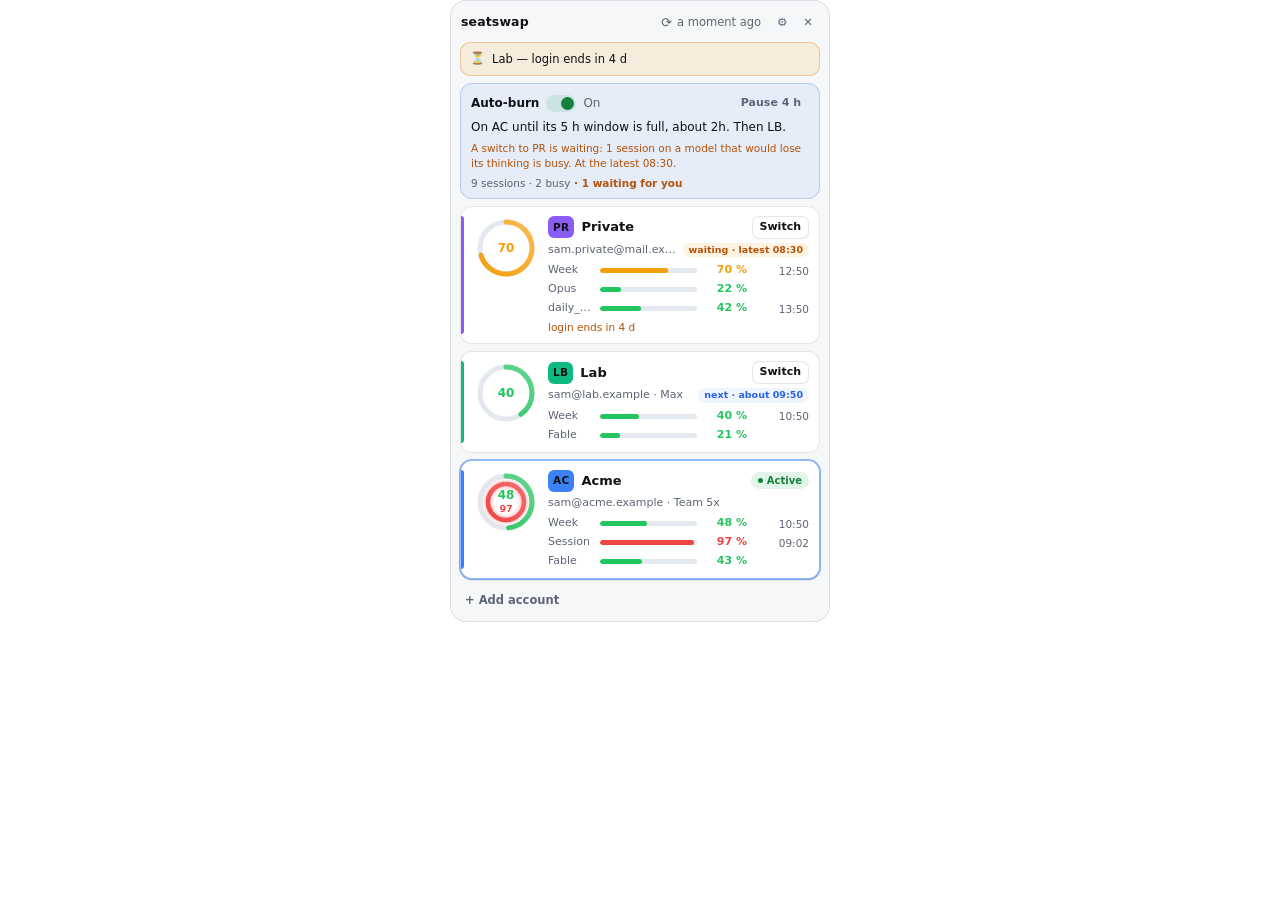
==== crates/app/ui/index.html @ 994560af "The Settings area: General, Auto-burn, Notifications, Agents The large window's Settings area replac" ====
<!doctype html>
<html lang="en" data-theme="dark">
<head>
  <meta charset="utf-8">
  <meta name="viewport" content="width=device-width, initial-scale=1">
  <title>seatswap</title>
  <link rel="stylesheet" href="panel.css">
</head>
<body>
  <div class="panel" id="panel">
    <header class="panel-header">
      <span class="title">seatswap</span>
      <button class="icon-btn refresh-btn" id="refresh-btn" type="button" title="Refresh usage now">
        <span class="refresh-glyph" aria-hidden="true">&#x27F3;</span>
        <span class="poll-age" id="poll-age">never</span>
      </button>
      <button class="icon-btn" id="settings-btn" type="button" title="Settings" aria-label="Settings">
        <span aria-hidden="true">&#x2699;</span>
      </button>
      <button class="icon-btn" id="close-btn" type="button" title="Close (Esc)" aria-label="Close">
        <span aria-hidden="true">&#x2715;</span>
      </button>
    </header>

    <main id="view-main" class="view-main">
      <div class="banners" id="banners"></div>
      <div class="cards" id="cards" role="list"></div>
      <footer class="footer">
        <button class="btn ghost add-btn" id="add-btn" type="button">+ Add account</button>
      </footer>
    </main>

    <section id="view-add" class="view" hidden></section>
  </div>

  <template id="gauge-template">
    <svg class="gauge" viewBox="0 0 64 64" role="img" aria-hidden="true">
      <defs>
        <linearGradient class="grad-session" x1="0" y1="0" x2="1" y2="1">
          <stop class="grad-start" offset="0"></stop>
          <stop class="grad-end" offset="1"></stop>
        </linearGradient>
        <linearGradient class="grad-week" x1="0" y1="0" x2="1" y2="1">
          <stop class="grad-start" offset="0"></stop>
          <stop class="grad-end" offset="1"></stop>
        </linearGradient>
      </defs>
      <circle class="ring-track ring-outer" cx="32" cy="32" r="26"></circle>
      <circle class="ring-arc ring-outer" cx="32" cy="32" r="26" transform="rotate(-90 32 32)"></circle>
      <circle class="ring-track ring-inner" cx="32" cy="32" r="18"></circle>
      <circle class="ring-arc ring-inner" cx="32" cy="32" r="18" transform="rotate(-90 32 32)"></circle>
      <text class="gauge-week" x="32" y="29" text-anchor="middle"></text>
      <text class="gauge-session" x="32" y="42" text-anchor="middle"></text>
    </svg>
  </template>

  <script type="module" src="panel.js"></script>
</body>
</html>
---- crates/app/ui/panel.css ----
@import "common.css";

/* seatswap pop-up panel. Plain CSS, no external resources. */


* {
  box-sizing: border-box;
}

[hidden] {
  display: none !important;
}

html,
body {
  margin: 0;
  padding: 0;
  background: transparent;
}

body {
  width: 100%;
  display: flex;
  justify-content: center;
  align-items: flex-start;
  font-family: Inter, system-ui, sans-serif;
  font-size: 13px;
  line-height: 1.35;
  color: var(--text);
  -webkit-font-smoothing: antialiased;
  overflow-x: hidden;
}

body::-webkit-scrollbar {
  width: 0;
  height: 0;
}

button,
input,
select {
  font: inherit;
  color: inherit;
}

button {
  cursor: pointer;
}

code {
  font-family: ui-monospace, SFMono-Regular, Menlo, Consolas, monospace;
  font-size: 0.94em;
  padding: 0.05em 0.28em;
  border-radius: 4px;
  background: var(--hover);
}

.panel {
  width: 380px;
  max-width: 380px;
  /* Never shrink: before the window is first shown its viewport has no width,
     and a shrunk panel measured 2698 px tall (the height fit_panel then used). */
  flex-shrink: 0;
  padding: 9px 9px 7px;
  border: 1px solid var(--border);
  border-radius: var(--radius);
  background: var(--surface);
  overflow: hidden;
}

/* ---------- header ---------- */

.panel-header {
  display: flex;
  align-items: center;
  gap: 4px;
  padding: 1px 1px 7px;
}

.title {
  flex: 1;
  font-size: 12.5px;
  font-weight: 600;
  letter-spacing: 0.01em;
  color: var(--text);
}

.icon-btn {
  appearance: none;
  display: inline-flex;
  align-items: center;
  gap: 5px;
  border: 0;
  border-radius: 7px;
  padding: 4px 6px;
  background: transparent;
  color: var(--muted);
  font-size: 11.5px;
  font-variant-numeric: tabular-nums;
  transition: background 120ms ease, color 120ms ease;
}

.icon-btn:hover {
  background: var(--hover);
  color: var(--text);
}

.icon-btn:focus-visible {
  outline: 2px solid var(--focus);
  outline-offset: 1px;
}

.refresh-glyph {
  display: inline-block;
  font-size: 13px;
  line-height: 1;
}

.refresh-btn.refreshing .refresh-glyph {
  animation: spin 0.9s linear infinite;
}

@keyframes spin {
  to {
    transform: rotate(360deg);
  }
}

/* ---------- generic controls ---------- */

.btn {
  appearance: none;
  display: inline-flex;
  align-items: center;
  justify-content: center;
  gap: 4px;
  border: 1px solid var(--border);
  border-radius: 7px;
  padding: 4px 9px;
  background: var(--button-bg);
  color: var(--text);
  font-size: 11.5px;
  font-weight: 600;
  white-space: nowrap;
  transition: background 120ms ease, border-color 120ms ease, opacity 120ms ease;
}

.btn:hover {
  background: var(--hover);
}

.btn:focus-visible {
  outline: 2px solid var(--focus);
  outline-offset: 1px;
}

.btn:disabled {
  opacity: 0.5;
  cursor: default;
}

.btn.primary {
  border-color: transparent;
  background: var(--text);
  color: var(--surface);
}

.btn.primary:hover {
  opacity: 0.88;
  background: var(--text);
}

.btn.ghost {
  border-color: transparent;
  background: transparent;
  color: var(--muted);
}

.btn.ghost:hover {
  background: var(--hover);
  color: var(--text);
}

.btn.danger {
  border-color: rgba(239, 68, 68, 0.4);
  background: transparent;
  color: var(--danger);
}

.btn.danger:hover {
  background: rgba(239, 68, 68, 0.1);
}

.btn.small {
  padding: 3px 7px;
  font-size: 11px;
}

input[type="text"],
input[type="number"],
select {
  width: 100%;
  min-width: 0;
  padding: 5px 7px;
  border: 1px solid var(--border);
  border-radius: 7px;
  background: var(--input);
  color: var(--text);
  font-size: 12px;
}

input[type="text"]:focus,
input[type="number"]:focus,
select:focus {
  outline: none;
  border-color: var(--focus);
  box-shadow: 0 0 0 2px var(--focus-soft);
}

input::placeholder {
  color: var(--muted);
  opacity: 0.75;
}

input[type="checkbox"] {
  width: 15px;
  height: 15px;
  accent-color: var(--focus);
  margin: 0;
}

/* A switch (auto-burn and the per-account "may use" settings). */
.switch {
  position: relative;
  flex: 0 0 auto;
  width: 30px;
  height: 17px;
  padding: 0;
  border: 1px solid var(--border-strong);
  border-radius: 999px;
  background: var(--track);
  transition: background 120ms ease, border-color 120ms ease;
}

.switch::after {
  content: "";
  position: absolute;
  top: 1px;
  left: 1px;
  width: 13px;
  height: 13px;
  border-radius: 50%;
  background: var(--muted);
  transition: transform 120ms ease, background 120ms ease;
}

.switch[aria-checked="true"] {
  border-color: transparent;
  background: var(--pill-bg);
}

.switch[aria-checked="true"]::after {
  transform: translateX(13px);
  background: var(--pill-text);
}

.switch:focus-visible {
  outline: 2px solid var(--focus);
  outline-offset: 1px;
}

/* ---------- banners ---------- */

.banners {
  display: flex;
  flex-direction: column;
  gap: 6px;
}

.banners:not(:empty) {
  margin-bottom: 7px;
}

.banner {
  display: flex;
  align-items: flex-start;
  gap: 7px;
  padding: 8px 9px;
  border: 1px solid var(--border);
  border-radius: 10px;
  background: var(--info-bg);
  font-size: 11.5px;
  line-height: 1.4;
  overflow-wrap: anywhere;
}

.banner.warn {
  border-color: var(--warn-border);
  background: var(--warn-bg);
}

.banner.error {
  border-color: var(--error-border);
  background: var(--error-bg);
}

.banner.info {
  border-color: var(--info-border);
  background: var(--info-bg);
}

.banner-icon {
  flex: 0 0 auto;
  font-size: 12px;
  line-height: 1.3;
}

.banner-body {
  flex: 1;
  min-width: 0;
  display: flex;
  flex-direction: column;
  gap: 5px;
}

.banner-text {
  min-width: 0;
}

.banner-actions {
  display: flex;
  flex-wrap: wrap;
  align-items: center;
  gap: 5px;
}

.banner-actions .btn {
  padding: 3px 8px;
  font-size: 11px;
}

.banner-label {
  display: flex;
  align-items: center;
  gap: 6px;
}

.banner-label input {
  flex: 1;
  min-width: 0;
  padding: 3px 6px;
  font-size: 11.5px;
}

.banner-dismiss {
  flex: 0 0 auto;
  border: 0;
  padding: 0 2px;
  background: transparent;
  color: var(--muted);
  font-size: 13px;
  line-height: 1;
}

.banner-dismiss:hover {
  color: var(--text);
}

/* ---------- auto-burn strip ---------- */

.burn-strip {
  display: flex;
  flex-direction: column;
  gap: 5px;
  margin-bottom: 7px;
  padding: 8px 10px;
  border: 1px solid var(--info-border);
  border-radius: 12px;
  background: var(--info-bg);
}

.burn-row {
  display: flex;
  align-items: center;
  gap: 7px;
  min-width: 0;
}

.burn-title {
  font-size: 12px;
  font-weight: 600;
}

.burn-state {
  color: var(--muted);
  font-size: 12px;
}

.burn-spacer {
  flex: 1;
}

.burn-paused {
  display: inline-flex;
  align-items: center;
  gap: 2px;
  color: var(--muted);
  font-size: 10.5px;
  font-variant-numeric: tabular-nums;
  white-space: nowrap;
}

.burn-line {
  margin: 0;
  font-size: 12px;
  line-height: 1.4;
  overflow-wrap: anywhere;
}

.burn-waiting {
  margin: 0;
  color: var(--warn);
  font-size: 10.5px;
  line-height: 1.4;
  overflow-wrap: anywhere;
}

.burn-sessions {
  color: var(--muted);
  font-size: 10.5px;
  font-variant-numeric: tabular-nums;
  line-height: 1.35;
  overflow-wrap: anywhere;
}

.burn-error {
  margin-top: 1px;
}

/* ---------- account cards ---------- */

.cards {
  display: flex;
  flex-direction: column;
  gap: 7px;
}

.card {
  position: relative;
  display: grid;
  grid-template-columns: var(--ring-size) minmax(0, 1fr);
  column-gap: 10px;
  row-gap: 5px;
  padding: 9px 10px 9px 13px;
  border: 1px solid var(--border);
  border-radius: var(--card-radius);
  background: var(--card);
  align-items: start;
  outline: none;
}

.card::before {
  content: "";
  position: absolute;
  left: 0;
  top: 9px;
  bottom: 9px;
  width: 3px;
  border-radius: 0 3px 3px 0;
  background: var(--accent, var(--muted));
}

.card.active {
  background: var(--card-raised);
  border-color: var(--accent-border, var(--border-strong));
  box-shadow: 0 1px 2px rgba(0, 0, 0, 0.18), 0 0 0 1px var(--accent-border, transparent);
}

.card.focused {
  box-shadow: 0 0 0 2px var(--focus);
}

.card.clickable {
  cursor: default;
}

.card-main {
  min-width: 0;
  display: flex;
  flex-direction: column;
  gap: 4px;
}

.card-top {
  display: flex;
  align-items: center;
  gap: 7px;
  min-width: 0;
}

.badge {
  flex: 0 0 auto;
  min-width: 25px;
  height: 22px;
  padding: 0 5px;
  border: 0;
  border-radius: 6px;
  font-family: Inter, system-ui, sans-serif;
  font-size: 10.5px;
  font-weight: 700;
  letter-spacing: 0.03em;
  line-height: 1;
  display: inline-flex;
  align-items: center;
  justify-content: center;
}

.badge:hover {
  filter: brightness(1.08);
}

.badge:focus-visible {
  outline: 2px solid var(--focus);
  outline-offset: 1px;
}

.edit-btn {
  flex: 0 0 auto;
  padding: 2px 4px;
  font-size: 12px;
  opacity: 0;
}

/* Shown while the pointer is on the card or the card has the keyboard focus. */
.card:hover .edit-btn,
.card.focused .edit-btn,
.edit-btn:focus-visible {
  opacity: 1;
}

.card-label {
  min-width: 0;
  font-size: 13px;
  font-weight: 600;
  white-space: nowrap;
  overflow: hidden;
  text-overflow: ellipsis;
}

.card-status {
  margin-left: auto;
  flex: 0 0 auto;
  display: flex;
  align-items: center;
  gap: 5px;
}

.pill {
  display: inline-flex;
  align-items: center;
  gap: 4px;
  padding: 2px 7px;
  border-radius: 999px;
  background: var(--pill-bg);
  color: var(--pill-text);
  font-size: 10px;
  font-weight: 600;
  white-space: nowrap;
}

.pill::before {
  content: "";
  width: 5px;
  height: 5px;
  border-radius: 50%;
  background: currentColor;
}

.card-meta-row {
  display: flex;
  align-items: center;
  gap: 6px;
  min-width: 0;
}

.card-meta {
  flex: 1;
  min-width: 0;
  color: var(--muted);
  font-size: 11px;
  white-space: nowrap;
  overflow: hidden;
  text-overflow: ellipsis;
}

.card-tag {
  flex: 0 0 auto;
  padding: 1px 6px;
  border-radius: 999px;
  font-size: 9.5px;
  font-weight: 600;
  font-variant-numeric: tabular-nums;
  line-height: 1.3;
  white-space: nowrap;
}

.card-tag.next {
  background: var(--info-bg);
  color: var(--focus);
}

.card-tag.waiting {
  background: var(--warn-bg);
  color: var(--warn);
}

.card-tag.error {
  background: var(--error-bg);
  color: var(--danger);
}

.usage-rows {
  display: flex;
  flex-direction: column;
  gap: 4px;
  margin-top: 2px;
}

.usage-row {
  display: grid;
  grid-template-columns: 46px minmax(0, 1fr) 44px 56px;
  align-items: center;
  column-gap: 6px;
  font-size: 11px;
}

.usage-name {
  color: var(--muted);
  white-space: nowrap;
  overflow: hidden;
  text-overflow: ellipsis;
}

.usage-track {
  height: 5px;
  border-radius: 999px;
  background: var(--track);
  overflow: hidden;
}

.usage-fill {
  display: block;
  height: 100%;
  border-radius: inherit;
  transition: width 400ms var(--ease-out);
}

.usage-percent {
  display: inline-flex;
  align-items: baseline;
  justify-content: flex-end;
  gap: 2px;
  font-variant-numeric: tabular-nums;
  font-weight: 600;
  white-space: nowrap;
}

.usage-percent .lock {
  font-size: 9px;
  line-height: 1;
}

.reset-time {
  color: var(--muted);
  font-size: 10.5px;
  font-variant-numeric: tabular-nums;
  text-align: right;
  white-space: nowrap;
}

.card-note {
  color: var(--muted);
  font-size: 10.5px;
  line-height: 1.35;
  overflow-wrap: anywhere;
}

.card-note.error {
  color: var(--danger);
}

.login-ends {
  color: var(--warn);
  font-size: 10.5px;
  font-variant-numeric: tabular-nums;
}

.logged-out {
  display: flex;
  flex-direction: column;
  gap: 3px;
  padding: 5px 7px;
  border-radius: 8px;
  background: var(--error-bg);
  border: 1px solid var(--error-border);
}

.logged-out-title {
  color: var(--danger);
  font-size: 11px;
  font-weight: 600;
}

.logged-out ol {
  margin: 0;
  padding-left: 16px;
  color: var(--muted);
  font-size: 10.5px;
  line-height: 1.4;
}

.logged-out code {
  color: var(--text);
}

/* ---------- gauge ---------- */

.gauge {
  width: var(--ring-size);
  height: var(--ring-size);
  display: block;
  overflow: visible;
}

.gauge.switchable {
  cursor: pointer;
  transition: transform 120ms ease;
}

.gauge.switchable:hover {
  transform: scale(1.06);
}

.ring-track {
  fill: none;
  stroke: var(--track);
}

.ring-outer {
  stroke-width: 5;
}

.ring-inner {
  stroke-width: 4.5;
}

.ring-arc {
  fill: none;
  stroke-linecap: round;
}

.ring-arc.glow {
  filter: drop-shadow(0 0 2.5px rgba(239, 68, 68, 0.55));
}

.gauge-week {
  font-family: Inter, system-ui, sans-serif;
  font-size: 12px;
  font-weight: 600;
  font-variant-numeric: tabular-nums;
  fill: var(--text);
}

.gauge-session {
  font-family: Inter, system-ui, sans-serif;
  font-size: 9.5px;
  font-weight: 600;
  font-variant-numeric: tabular-nums;
  fill: var(--muted);
}

text.lv-fine {
  fill: #22c55e;
}

text.lv-close {
  fill: #f59e0b;
}

text.lv-critical,
text.lv-locked {
  fill: #ef4444;
}

.lv-fine {
  color: #22c55e;
}

.lv-close {
  color: #f59e0b;
}

.lv-critical,
.lv-locked {
  color: #ef4444;
}

/* ---------- inline account editor ---------- */

.editor {
  grid-column: 1 / -1;
  display: flex;
  flex-direction: column;
  gap: 7px;
  margin-top: 7px;
  padding-top: 8px;
  border-top: 1px solid var(--border);
}

.editor-row {
  display: flex;
  align-items: flex-end;
  gap: 9px;
  flex-wrap: wrap;
}

.editor .setting {
  grid-template-columns: minmax(0, 1fr) auto;
}

.field {
  display: flex;
  flex-direction: column;
  gap: 3px;
  min-width: 0;
}

.field.grow {
  flex: 1;
  min-width: 130px;
}

.field-label {
  font-size: 10px;
  font-weight: 600;
  letter-spacing: 0.05em;
  text-transform: uppercase;
  color: var(--muted);
}

.abbr-boxes {
  display: flex;
  gap: 4px;
}

.abbr-box {
  width: 27px;
  min-width: 27px;
  padding: 4px 0;
  text-align: center;
  font-weight: 700;
  text-transform: uppercase;
}

.hex-input {
  width: 84px;
  min-width: 84px;
  font-variant-numeric: tabular-nums;
  text-transform: lowercase;
}

.swatches {
  display: flex;
  flex-wrap: wrap;
  gap: 5px;
}

.swatch {
  width: 17px;
  height: 17px;
  padding: 0;
  border: 1px solid rgba(0, 0, 0, 0.18);
  border-radius: 5px;
}

.swatch.selected {
  box-shadow: 0 0 0 2px var(--surface), 0 0 0 3px var(--text);
}

.swatch:focus-visible {
  outline: 2px solid var(--focus);
  outline-offset: 1px;
}

.previews {
  display: flex;
  align-items: flex-end;
  gap: 10px;
  padding: 4px 2px 2px;
}

.preview-cell {
  display: flex;
  flex-direction: column;
  align-items: center;
  gap: 3px;
}

.preview-cell canvas {
  display: block;
  image-rendering: pixelated;
}

.preview-size {
  color: var(--muted);
  font-size: 9px;
  font-variant-numeric: tabular-nums;
}

.editor-actions {
  display: flex;
  align-items: center;
  gap: 6px;
  flex-wrap: wrap;
}

.editor-spacer {
  flex: 1;
}

.inline-error {
  color: var(--danger);
  font-size: 10.5px;
  line-height: 1.35;
  overflow-wrap: anywhere;
}

.inline-ok {
  color: var(--pill-text);
  font-size: 10.5px;
}

.confirm {
  display: flex;
  flex-direction: column;
  gap: 6px;
  padding: 7px 8px;
  border: 1px solid var(--error-border);
  border-radius: 8px;
  background: var(--error-bg);
}

.confirm-text {
  font-size: 11px;
  line-height: 1.4;
  overflow-wrap: anywhere;
}

.confirm-actions {
  display: flex;
  gap: 6px;
}

/* ---------- add / settings views ---------- */

.view {
  display: flex;
  flex-direction: column;
  gap: 8px;
}

.view-head {
  display: flex;
  align-items: center;
  gap: 6px;
}

.view-heading {
  flex: 1;
  font-size: 12px;
  font-weight: 600;
}

.view-version {
  font-size: 11px;
  color: var(--muted);
  font-variant-numeric: tabular-nums;
}

.steps {
  margin: 0;
  padding-left: 18px;
  display: flex;
  flex-direction: column;
  gap: 9px;
  font-size: 11.5px;
}

.steps li::marker {
  color: var(--muted);
  font-weight: 600;
}

.step-title {
  font-weight: 600;
  margin-bottom: 2px;
}

.step-body {
  color: var(--muted);
  line-height: 1.45;
  overflow-wrap: anywhere;
}

.step-body strong {
  color: var(--text);
  font-weight: 600;
}

.inline-form {
  display: flex;
  flex-direction: column;
  gap: 5px;
  margin-top: 6px;
}

.settings {
  display: flex;
  flex-direction: column;
  gap: 8px;
}

.setting {
  display: grid;
  grid-template-columns: minmax(0, 1fr) 148px;
  align-items: center;
  column-gap: 9px;
  row-gap: 3px;
  font-size: 11.5px;
}

.setting-label {
  min-width: 0;
}

.setting-label .sub {
  display: block;
  color: var(--muted);
  font-size: 9.5px;
  line-height: 1.3;
}

.setting-control {
  display: flex;
  justify-content: flex-end;
  align-items: center;
  gap: 5px;
  min-width: 0;
}

.setting-control input[type="number"] {
  width: 84px;
  text-align: right;
  font-variant-numeric: tabular-nums;
}

.number-control {
  display: flex;
  align-items: center;
  justify-content: flex-end;
  gap: 5px;
  min-width: 0;
}

.setting-control .unit {
  color: var(--muted);
  font-size: 10px;
  min-width: 14px;
}

.setting-note {
  grid-column: 1 / -1;
  color: var(--muted);
  font-size: 9.5px;
  line-height: 1.4;
}

.setting-group {
  margin-top: 2px;
  color: var(--muted);
  font-size: 9.5px;
  font-weight: 600;
  letter-spacing: 0.06em;
  line-height: 1.3;
  text-transform: uppercase;
}

.hotkey-note {
  grid-column: 1 / -1;
  padding: 6px 8px;
  border: 1px solid var(--border);
  border-radius: 8px;
  background: var(--hover);
  color: var(--muted);
  font-size: 10px;
  line-height: 1.45;
}

.hotkey-note code {
  color: var(--text);
}

.settings-actions {
  display: flex;
  align-items: center;
  gap: 7px;
  margin-top: 2px;
}

.footer {
  display: flex;
  align-items: center;
  gap: 8px;
  margin-top: 8px;
  padding: 1px;
}

.footer-sessions {
  flex: 1;
  min-width: 0;
  color: var(--muted);
  font-size: 10.5px;
  font-variant-numeric: tabular-nums;
  line-height: 1.35;
  overflow-wrap: anywhere;
}

.footer-waiting {
  color: var(--warn);
  font-weight: 600;
}

.footer-warning {
  flex: 0 0 auto;
  color: var(--warn);
  font-size: 10.5px;
  line-height: 1;
}

.add-btn {
  padding-left: 3px;
  font-weight: 600;
}

@media (prefers-reduced-motion: reduce) {
  *,
  *::before,
  *::after {
    animation: none !important;
    transition: none !important;
  }
}
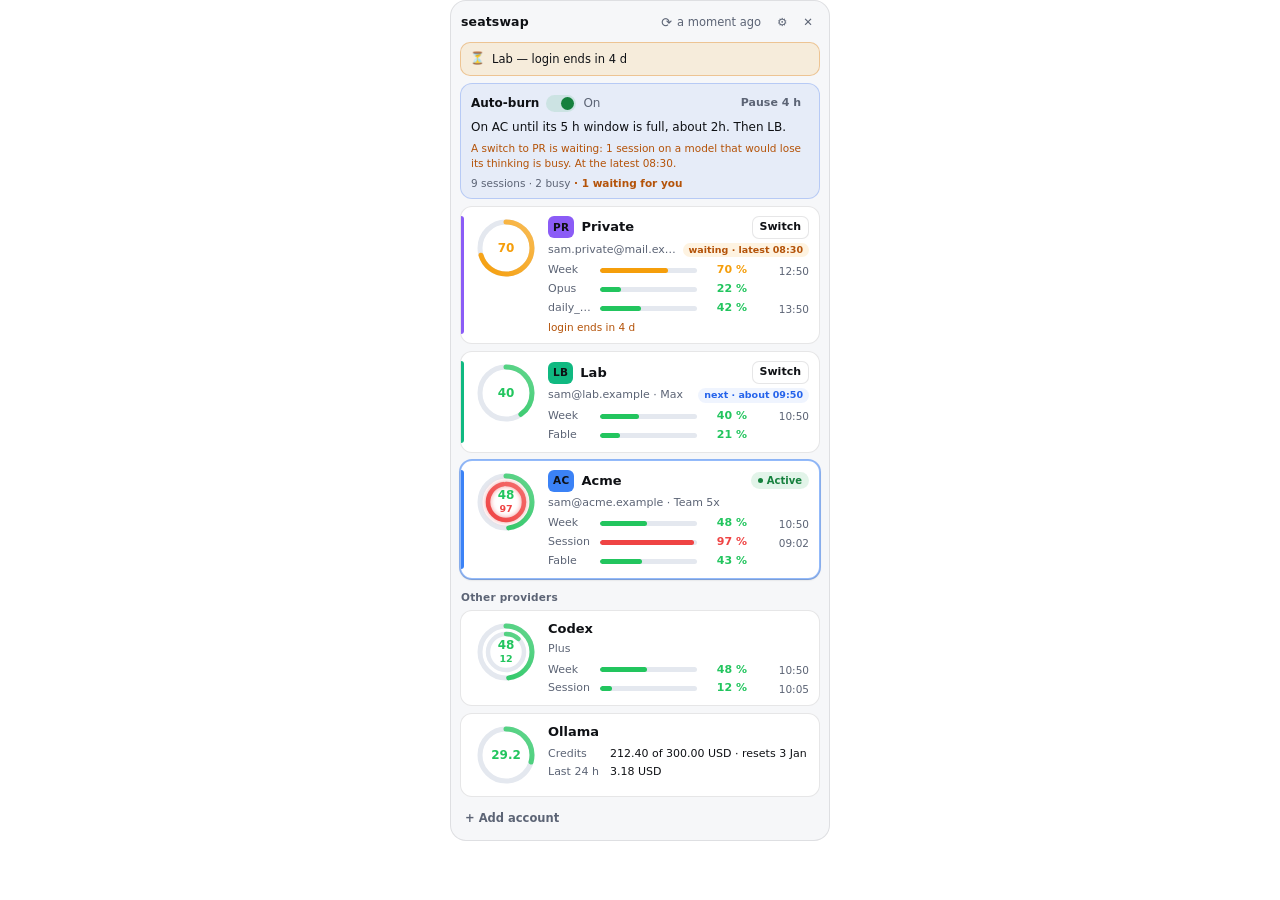
==== commit d7f09a94: "D-5: the cards and their settings The pop-up shows "Other providers" under the account cards: a Code" ====
--- a/crates/app/ui/index.html
+++ b/crates/app/ui/index.html
@@ -25,6 +25,10 @@
     <main id="view-main" class="view-main">
       <div class="banners" id="banners"></div>
       <div class="cards" id="cards" role="list"></div>
+      <section class="providers" id="providers" hidden>
+        <div class="providers-heading">Other providers</div>
+        <div class="provider-cards" id="provider-cards" role="list"></div>
+      </section>
       <footer class="footer">
         <button class="btn ghost add-btn" id="add-btn" type="button">+ Add account</button>
       </footer>
--- a/crates/app/ui/panel.css
+++ b/crates/app/ui/panel.css
@@ -279,52 +279,6 @@
 
 .banners:not(:empty) {
   margin-bottom: 7px;
-}
-
-.banner {
-  display: flex;
-  align-items: flex-start;
-  gap: 7px;
-  padding: 8px 9px;
-  border: 1px solid var(--border);
-  border-radius: 10px;
-  background: var(--info-bg);
-  font-size: 11.5px;
-  line-height: 1.4;
-  overflow-wrap: anywhere;
-}
-
-.banner.warn {
-  border-color: var(--warn-border);
-  background: var(--warn-bg);
-}
-
-.banner.error {
-  border-color: var(--error-border);
-  background: var(--error-bg);
-}
-
-.banner.info {
-  border-color: var(--info-border);
-  background: var(--info-bg);
-}
-
-.banner-icon {
-  flex: 0 0 auto;
-  font-size: 12px;
-  line-height: 1.3;
-}
-
-.banner-body {
-  flex: 1;
-  min-width: 0;
-  display: flex;
-  flex-direction: column;
-  gap: 5px;
-}
-
-.banner-text {
-  min-width: 0;
 }
 
 .banner-actions {
@@ -723,6 +677,73 @@
   color: var(--text);
 }
 
+/* ---------- other provider cards ---------- */
+
+.providers {
+  margin-top: 11px;
+}
+
+.providers-heading {
+  margin: 0 0 6px 1px;
+  color: var(--muted);
+  font-size: 10.5px;
+  font-weight: 600;
+  letter-spacing: 0.02em;
+}
+
+.provider-cards {
+  display: flex;
+  flex-direction: column;
+  gap: 7px;
+}
+
+/* A provider card has no accent bar. */
+.provider-card::before {
+  display: none;
+}
+
+/* A card without a ring (Ollama credits without the monthly limit) uses the
+   full width for its text. */
+.provider-card.no-gauge {
+  grid-template-columns: minmax(0, 1fr);
+}
+
+/* A failed poll keeps the last numbers, greyed. */
+.provider-card.stale .gauge,
+.provider-card.stale .usage-rows,
+.provider-card.stale .provider-rows {
+  opacity: 0.55;
+  filter: grayscale(1);
+}
+
+.provider-rows {
+  display: flex;
+  flex-direction: column;
+  gap: 3px;
+  margin-top: 2px;
+}
+
+.provider-row {
+  display: grid;
+  grid-template-columns: 56px minmax(0, 1fr);
+  column-gap: 6px;
+  align-items: baseline;
+  font-size: 11px;
+}
+
+.provider-row-name {
+  color: var(--muted);
+  white-space: nowrap;
+  overflow: hidden;
+  text-overflow: ellipsis;
+}
+
+.provider-row-value {
+  min-width: 0;
+  font-variant-numeric: tabular-nums;
+  overflow-wrap: anywhere;
+}
+
 /* ---------- gauge ---------- */
 
 .gauge {
@@ -805,29 +826,6 @@
   color: #ef4444;
 }
 
-/* ---------- inline account editor ---------- */
-
-.editor {
-  grid-column: 1 / -1;
-  display: flex;
-  flex-direction: column;
-  gap: 7px;
-  margin-top: 7px;
-  padding-top: 8px;
-  border-top: 1px solid var(--border);
-}
-
-.editor-row {
-  display: flex;
-  align-items: flex-end;
-  gap: 9px;
-  flex-wrap: wrap;
-}
-
-.editor .setting {
-  grid-template-columns: minmax(0, 1fr) auto;
-}
-
 .field {
   display: flex;
   flex-direction: column;
@@ -848,86 +846,6 @@
   color: var(--muted);
 }
 
-.abbr-boxes {
-  display: flex;
-  gap: 4px;
-}
-
-.abbr-box {
-  width: 27px;
-  min-width: 27px;
-  padding: 4px 0;
-  text-align: center;
-  font-weight: 700;
-  text-transform: uppercase;
-}
-
-.hex-input {
-  width: 84px;
-  min-width: 84px;
-  font-variant-numeric: tabular-nums;
-  text-transform: lowercase;
-}
-
-.swatches {
-  display: flex;
-  flex-wrap: wrap;
-  gap: 5px;
-}
-
-.swatch {
-  width: 17px;
-  height: 17px;
-  padding: 0;
-  border: 1px solid rgba(0, 0, 0, 0.18);
-  border-radius: 5px;
-}
-
-.swatch.selected {
-  box-shadow: 0 0 0 2px var(--surface), 0 0 0 3px var(--text);
-}
-
-.swatch:focus-visible {
-  outline: 2px solid var(--focus);
-  outline-offset: 1px;
-}
-
-.previews {
-  display: flex;
-  align-items: flex-end;
-  gap: 10px;
-  padding: 4px 2px 2px;
-}
-
-.preview-cell {
-  display: flex;
-  flex-direction: column;
-  align-items: center;
-  gap: 3px;
-}
-
-.preview-cell canvas {
-  display: block;
-  image-rendering: pixelated;
-}
-
-.preview-size {
-  color: var(--muted);
-  font-size: 9px;
-  font-variant-numeric: tabular-nums;
-}
-
-.editor-actions {
-  display: flex;
-  align-items: center;
-  gap: 6px;
-  flex-wrap: wrap;
-}
-
-.editor-spacer {
-  flex: 1;
-}
-
 .inline-error {
   color: var(--danger);
   font-size: 10.5px;
@@ -938,27 +856,6 @@
 .inline-ok {
   color: var(--pill-text);
   font-size: 10.5px;
-}
-
-.confirm {
-  display: flex;
-  flex-direction: column;
-  gap: 6px;
-  padding: 7px 8px;
-  border: 1px solid var(--error-border);
-  border-radius: 8px;
-  background: var(--error-bg);
-}
-
-.confirm-text {
-  font-size: 11px;
-  line-height: 1.4;
-  overflow-wrap: anywhere;
-}
-
-.confirm-actions {
-  display: flex;
-  gap: 6px;
 }
 
 /* ---------- add / settings views ---------- */
@@ -981,12 +878,6 @@
   font-weight: 600;
 }
 
-.view-version {
-  font-size: 11px;
-  color: var(--muted);
-  font-variant-numeric: tabular-nums;
-}
-
 .steps {
   margin: 0;
   padding-left: 18px;
@@ -1022,92 +913,6 @@
   flex-direction: column;
   gap: 5px;
   margin-top: 6px;
-}
-
-.settings {
-  display: flex;
-  flex-direction: column;
-  gap: 8px;
-}
-
-.setting {
-  display: grid;
-  grid-template-columns: minmax(0, 1fr) 148px;
-  align-items: center;
-  column-gap: 9px;
-  row-gap: 3px;
-  font-size: 11.5px;
-}
-
-.setting-label {
-  min-width: 0;
-}
-
-.setting-label .sub {
-  display: block;
-  color: var(--muted);
-  font-size: 9.5px;
-  line-height: 1.3;
-}
-
-.setting-control {
-  display: flex;
-  justify-content: flex-end;
-  align-items: center;
-  gap: 5px;
-  min-width: 0;
-}
-
-.setting-control input[type="number"] {
-  width: 84px;
-  text-align: right;
-  font-variant-numeric: tabular-nums;
-}
-
-.number-control {
-  display: flex;
-  align-items: center;
-  justify-content: flex-end;
-  gap: 5px;
-  min-width: 0;
-}
-
-.setting-control .unit {
-  color: var(--muted);
-  font-size: 10px;
-  min-width: 14px;
-}
-
-.setting-note {
-  grid-column: 1 / -1;
-  color: var(--muted);
-  font-size: 9.5px;
-  line-height: 1.4;
-}
-
-.setting-group {
-  margin-top: 2px;
-  color: var(--muted);
-  font-size: 9.5px;
-  font-weight: 600;
-  letter-spacing: 0.06em;
-  line-height: 1.3;
-  text-transform: uppercase;
-}
-
-.hotkey-note {
-  grid-column: 1 / -1;
-  padding: 6px 8px;
-  border: 1px solid var(--border);
-  border-radius: 8px;
-  background: var(--hover);
-  color: var(--muted);
-  font-size: 10px;
-  line-height: 1.45;
-}
-
-.hotkey-note code {
-  color: var(--text);
 }
 
 .settings-actions {
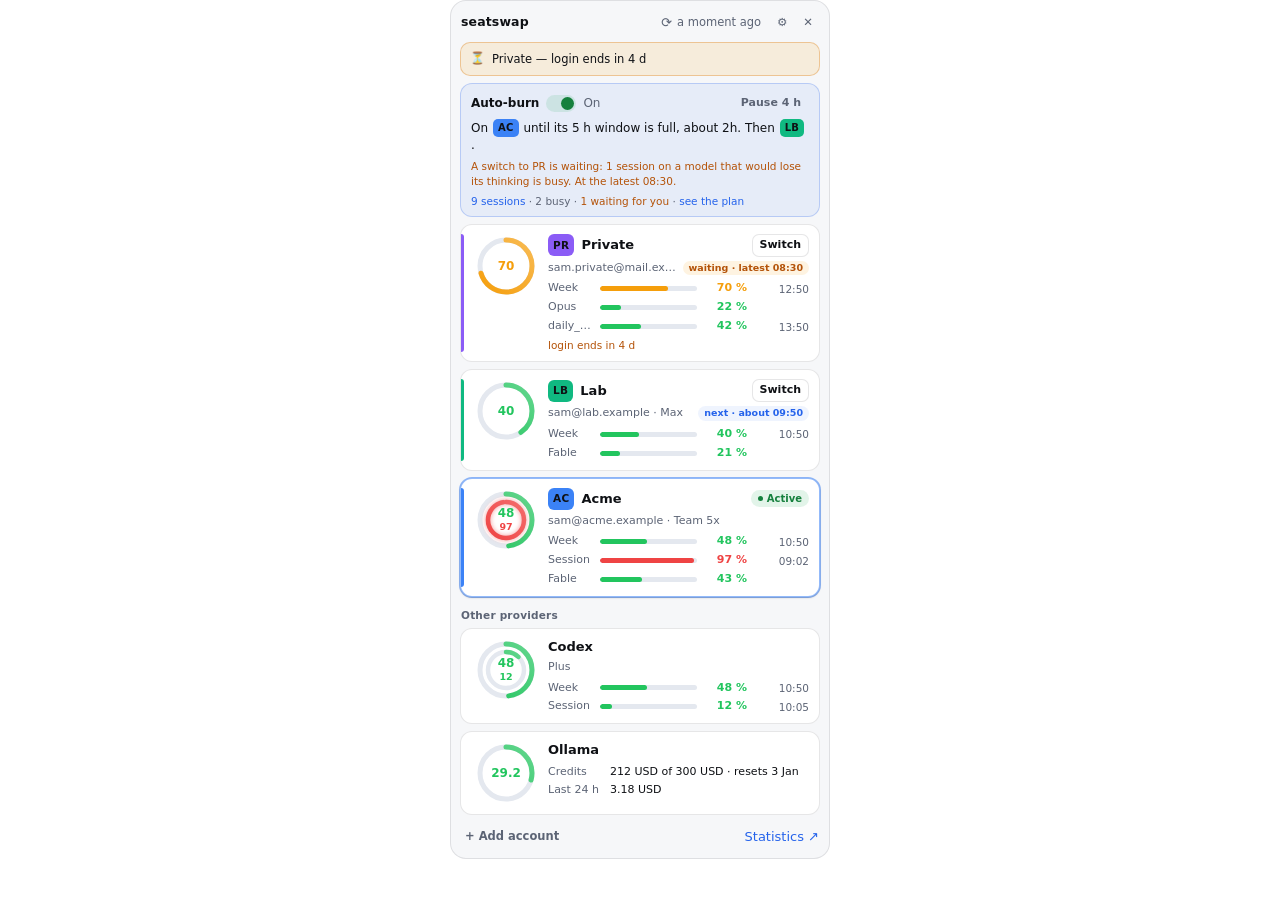
==== commit c90540ae: "Pop-up: account chips and links; tray menu Sessions and Statistics The auto-burn line is a list of p" ====
--- a/crates/app/ui/index.html
+++ b/crates/app/ui/index.html
@@ -31,6 +31,14 @@
       </section>
       <footer class="footer">
         <button class="btn ghost add-btn" id="add-btn" type="button">+ Add account</button>
+        <button
+          class="link footer-statistics"
+          id="statistics-btn"
+          type="button"
+          data-open-target="statistics"
+        >
+          Statistics <span aria-hidden="true">&#x2197;</span>
+        </button>
       </footer>
     </main>
 
--- a/crates/app/ui/panel.css
+++ b/crates/app/ui/panel.css
@@ -196,6 +196,7 @@
   font-size: 11px;
 }
 
+
 input[type="text"],
 input[type="number"],
 select {
@@ -369,6 +370,17 @@
   font-size: 12px;
   line-height: 1.4;
   overflow-wrap: anywhere;
+}
+
+/* The account cards' chip, at the auto-burn line's size (same class). */
+.burn-line .badge {
+  min-width: 20px;
+  height: 18px;
+  padding: 0 5px;
+  border-radius: 5px;
+  font-size: 10px;
+  vertical-align: 1px;
+  margin: 0 1px;
 }
 
 .burn-waiting {
@@ -744,6 +756,11 @@
   overflow-wrap: anywhere;
 }
 
+/* A reading that failed stays a row, in the muted grey of a missing value. */
+.provider-row-value.not-read {
+  color: var(--muted);
+}
+
 /* ---------- gauge ---------- */
 
 .gauge {
@@ -943,6 +960,16 @@
 .footer-waiting {
   color: var(--warn);
   font-weight: 600;
+}
+
+button.link.footer-waiting {
+  color: var(--warn);
+}
+
+.footer-statistics {
+  flex: 0 0 auto;
+  margin-left: auto;
+  font-size: 10.5px;
 }
 
 .footer-warning {
